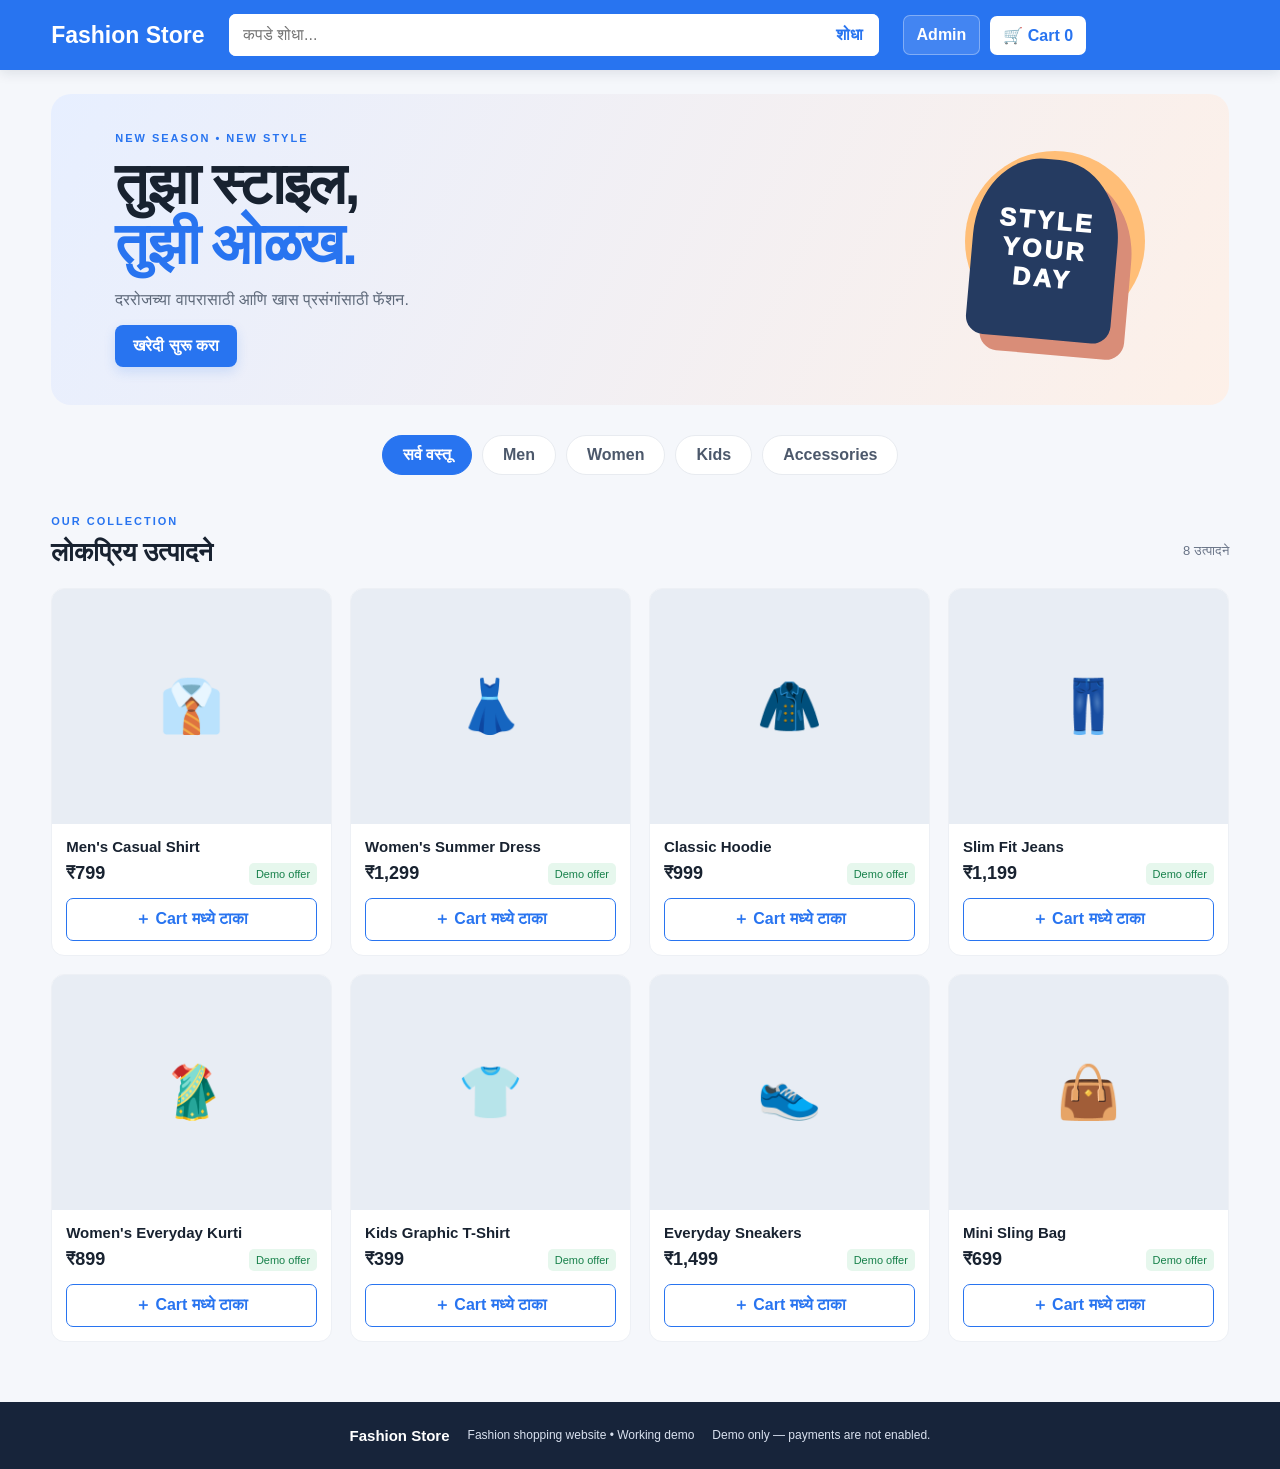
==== index.html @ 711d4375 "Add files via upload" ====
<!doctype html>
<html lang="mr">
<head>
  <meta charset="utf-8">
  <meta name="viewport" content="width=device-width, initial-scale=1">
  <title>Fashion Store | Demo</title>
  <link rel="stylesheet" href="style.css">
</head>
<body>
  <header class="topbar">
    <a class="brand" href="#" id="brandName">Fashion Store</a>
    <div class="search-wrap"><input id="searchInput" type="search" placeholder="कपडे शोधा..."><button id="searchBtn">शोधा</button></div>
    <div class="header-actions">
      <button class="ghost" id="adminToggle">Admin</button>
      <button class="cart-button" id="cartToggle">🛒 Cart <span id="cartCount">0</span></button>
    </div>
  </header>

  <section class="hero">
    <div>
      <p class="eyebrow">NEW SEASON • NEW STYLE</p>
      <h1>तुझा स्टाइल,<br><span>तुझी ओळख.</span></h1>
      <p>दररोजच्या वापरासाठी आणि खास प्रसंगांसाठी फॅशन.</p>
      <button class="primary" id="shopNow">खरेदी सुरू करा</button>
    </div>
    <div class="hero-art" aria-label="Fashion illustration">
      <div class="sun"></div><div class="fashion-shape">STYLE<br>YOUR<br>DAY</div>
    </div>
  </section>

  <nav class="categories" id="categories">
    <button class="category active" data-category="All">सर्व वस्तू</button>
    <button class="category" data-category="Men">Men</button>
    <button class="category" data-category="Women">Women</button>
    <button class="category" data-category="Kids">Kids</button>
    <button class="category" data-category="Accessories">Accessories</button>
  </nav>

  <main>
    <div class="section-heading"><div><p class="eyebrow">OUR COLLECTION</p><h2>लोकप्रिय उत्पादने</h2></div><span id="productCount"></span></div>
    <section id="productGrid" class="product-grid"></section>
    <section id="cartPanel" class="panel hidden">
      <div class="panel-heading"><h2>तुझी Cart</h2><button class="text-button" id="closeCart">✕ बंद करा</button></div>
      <div id="cartItems"></div>
      <div class="cart-total"><span>एकूण</span><strong id="cartTotal">₹0</strong></div>
      <button class="primary full" id="goCheckout">Checkout करा</button>
    </section>

    <section id="checkoutPanel" class="panel hidden">
      <div class="panel-heading"><h2>Checkout</h2><button class="text-button" id="closeCheckout">✕ बंद करा</button></div>
      <p class="notice">हा फक्त Demo आहे. खरे पेमेंट घेतले जात नाही.</p>
      <form id="checkoutForm" class="checkout-form">
        <label>पूर्ण नाव<input name="name" required placeholder="तुझे नाव"></label>
        <label>मोबाईल नंबर<input name="phone" required inputmode="numeric" pattern="[0-9]{10}" placeholder="10 अंकी नंबर"></label>
        <label>डिलिव्हरीचा पत्ता<textarea name="address" required rows="3" placeholder="पूर्ण पत्ता"></textarea></label>
        <button class="primary full" type="submit">Demo Order Place करा</button>
      </form>
    </section>

    <section id="successPanel" class="panel hidden success">
      <div class="success-icon">✓</div><h2>ऑर्डर तयार झाली!</h2>
      <p id="orderMessage">ही Demo order आहे.</p>
      <button class="primary" id="continueShopping">खरेदी सुरू ठेवा</button>
    </section>

    <section id="adminPanel" class="panel hidden">
      <div class="panel-heading"><h2>Admin Panel</h2><button class="text-button" id="closeAdmin">✕ बंद करा</button></div>
      <p class="notice">हा Demo डेटा या ब्राउझरमध्ये सेव्ह होतो. खऱ्या ग्राहकांसाठी ऑनलाइन database/backend आवश्यक आहे.</p>
      <div class="admin-grid">
        <form id="productForm" class="checkout-form">
          <h3 id="productFormTitle">नवीन Product जोडा</h3>
          <input type="hidden" name="id">
          <label>Product Name<input name="name" required placeholder="उदा. Casual Shirt"></label>
          <label>Category<select name="category"><option>Men</option><option>Women</option><option>Kids</option><option>Accessories</option></select></label>
          <label>किंमत (₹)<input name="price" type="number" min="1" required placeholder="799"></label>
          <label>फोटो URL (ऐच्छिक)<input name="image" type="url" placeholder="https://..."></label>
          <label>किंवा फोटो निवडा<input name="imageFile" type="file" accept="image/*"></label>
          <div class="form-actions"><button class="primary" type="submit">Save Product</button><button class="secondary" type="button" id="cancelEdit">Clear</button></div>
        </form>
        <div>
          <h3>Website Settings</h3>
          <form id="settingsForm" class="checkout-form">
            <label>Website Name<input name="storeName" required placeholder="Fashion Store"></label>
            <label>Accent Colour<input name="accent" type="color" value="#2874f0"></label>
            <button class="primary" type="submit">Settings Save करा</button>
          </form>
          <h3 class="admin-list-title">Products व्यवस्थापन</h3>
          <div id="adminProductList"></div>
        </div>
      </div>
      <div class="orders-area"><h3>Demo Orders</h3><div id="ordersList"></div></div>
    </section>
  </main>

  <footer><strong id="footerBrand">Fashion Store</strong><span>Fashion shopping website • Working demo</span><span>Demo only — payments are not enabled.</span></footer>
  <div id="toast" class="toast" role="status"></div>
  <script src="script.js"></script>
</body>
</html>
---- style.css ----
*{box-sizing:border-box} :root{--accent:#2874f0;--ink:#182230;--muted:#687386;--line:#e8ebf0;--bg:#f5f7fb}body{margin:0;font-family:Inter,Arial,sans-serif;background:var(--bg);color:var(--ink)}button,input,textarea,select{font:inherit}button{cursor:pointer;border:0}.topbar{background:var(--accent);color:#fff;display:flex;align-items:center;gap:24px;padding:14px max(4vw,18px);position:sticky;top:0;z-index:5;box-shadow:0 3px 12px #15233a1c}.brand{font-weight:900;font-size:23px;color:#fff;text-decoration:none;white-space:nowrap}.search-wrap{display:flex;max-width:650px;flex:1;background:#fff;border-radius:7px;overflow:hidden}.search-wrap input{border:0;outline:0;padding:12px 14px;flex:1;min-width:60px}.search-wrap button{background:#fff;color:var(--accent);font-weight:800;padding:0 16px}.header-actions{display:flex;gap:10px;align-items:center}.ghost,.cart-button{padding:10px 13px;border-radius:7px;font-weight:800}.ghost{background:#ffffff20;color:#fff;border:1px solid #ffffff55}.cart-button{background:#fff;color:var(--accent);white-space:nowrap}.hero{background:linear-gradient(115deg,#e7efff,#fdf0e8);margin:24px auto 18px;width:min(1200px,92%);min-height:285px;border-radius:20px;padding:38px 5%;display:flex;justify-content:space-between;align-items:center;overflow:hidden}.eyebrow{font-size:11px;letter-spacing:2px;font-weight:900;color:var(--accent);margin:0 0 10px}.hero h1{font-size:clamp(35px,5vw,58px);line-height:1.04;margin:0 0 12px;letter-spacing:-1.7px}.hero h1 span{color:var(--accent)}.hero p:not(.eyebrow){color:#5d6879}.primary{background:var(--accent);color:white;padding:12px 18px;border-radius:8px;font-weight:800;box-shadow:0 5px 12px #2874f02b}.secondary{background:#e9edf5;color:var(--ink);padding:12px 18px;border-radius:8px;font-weight:700}.hero-art{width:240px;height:220px;position:relative;display:grid;place-items:center;flex-shrink:0}.sun{position:absolute;width:180px;height:180px;border-radius:50%;background:#ffbe77;right:20px;top:12px}.fashion-shape{z-index:1;background:#253b61;color:#fff;border-radius:45% 45% 18px 18px;width:145px;height:180px;display:grid;place-items:center;text-align:center;font-weight:1000;font-size:25px;letter-spacing:3px;transform:rotate(5deg);box-shadow:15px 15px 0 #d98d78}.categories{display:flex;gap:10px;overflow:auto;padding:12px max(4vw,18px);justify-content:center}.category{background:#fff;border:1px solid var(--line);padding:10px 20px;border-radius:24px;color:#4c586b;font-weight:750;white-space:nowrap}.category.active{background:var(--accent);color:white;border-color:var(--accent)}main{width:min(1200px,92%);margin:28px auto 60px}.section-heading,.panel-heading{display:flex;justify-content:space-between;align-items:center;gap:12px}.section-heading h2,.panel h2{margin:0 0 20px;font-size:26px}.section-heading span{color:var(--muted);font-size:13px}.product-grid{display:grid;grid-template-columns:repeat(4,minmax(0,1fr));gap:18px}.product-card{background:white;border:1px solid #edf0f5;border-radius:13px;overflow:hidden;transition:transform .18s,box-shadow .18s}.product-card:hover{transform:translateY(-3px);box-shadow:0 10px 25px #192c4810}.product-image{height:235px;background:#e8edf4;display:grid;place-items:center;overflow:hidden}.product-image img{width:100%;height:100%;object-fit:cover}.image-placeholder{font-size:52px}.product-info{padding:14px}.product-info h3{font-size:15px;margin:0 0 8px}.product-meta{display:flex;justify-content:space-between;align-items:center;margin:0 0 13px;gap:8px}.price{font-size:18px;font-weight:900}.tag{font-size:11px;color:#16804a;background:#e6f7ed;border-radius:5px;padding:5px 7px}.add-button{width:100%;padding:10px;border-radius:7px;background:#fff;border:1px solid var(--accent);color:var(--accent);font-weight:800}.add-button:hover{background:var(--accent);color:white}.panel{background:#fff;border:1px solid var(--line);border-radius:15px;padding:24px;margin:25px 0;box-shadow:0 8px 30px #14223a08}.hidden{display:none!important}.text-button{background:transparent;color:var(--muted);font-weight:700}.cart-row{display:flex;align-items:center;gap:14px;padding:13px 0;border-bottom:1px solid var(--line)}.cart-row img,.mini-image{width:65px;height:75px;object-fit:cover;border-radius:8px;background:#edf0f5}.cart-row-info{flex:1}.cart-row-info strong{display:block;margin-bottom:5px}.muted{color:var(--muted);font-size:13px}.qty-controls{display:flex;align-items:center;gap:10px}.qty-controls button,.remove-button{background:#edf2fa;border-radius:6px;padding:6px 10px}.remove-button{color:#b3261e}.cart-total{display:flex;justify-content:space-between;font-size:19px;padding:18px 0}.full{width:100%}.checkout-form{display:grid;gap:13px}.checkout-form label{display:grid;gap:7px;font-size:13px;font-weight:800;color:#4c586b}.checkout-form input,.checkout-form textarea,.checkout-form select{width:100%;border:1px solid #dce2ec;border-radius:7px;padding:11px;background:#fff;color:var(--ink);outline-color:var(--accent)}.notice{background:#fff5db;color:#785819;padding:11px 13px;border-radius:8px;font-size:13px}.success{text-align:center;padding:35px}.success-icon{margin:auto auto 14px;width:58px;height:58px;border-radius:50%;display:grid;place-items:center;background:#e2f8eb;color:#16804a;font-size:30px;font-weight:900}.admin-grid{display:grid;grid-template-columns:1fr 1fr;gap:30px}.admin-grid h3,.orders-area h3{margin:12px 0}.form-actions{display:flex;gap:10px}.admin-product{display:flex;align-items:center;gap:10px;border-bottom:1px solid var(--line);padding:10px 0}.admin-product .product-desc{flex:1;min-width:0}.admin-product strong{display:block;overflow-wrap:anywhere}.small-button{padding:7px 9px;border-radius:6px;background:#edf2fa;margin-left:4px}.admin-list-title{margin-top:28px!important}.orders-area{border-top:1px solid var(--line);margin-top:25px;padding-top:12px}.order-card{padding:12px;background:#f7f9fc;border-radius:8px;margin:8px 0;font-size:13px}.toast{position:fixed;bottom:20px;left:50%;transform:translateX(-50%);background:#182230;color:white;padding:12px 18px;border-radius:9px;box-shadow:0 8px 24px #0002;opacity:0;pointer-events:none;transition:opacity .2s;z-index:10}.toast.show{opacity:1}footer{display:flex;justify-content:center;align-items:center;gap:18px;flex-wrap:wrap;padding:25px;background:#17243a;color:#d9e1ef;font-size:12px}footer strong{color:white;font-size:15px}@media(max-width:850px){.topbar{gap:12px;flex-wrap:wrap}.brand{font-size:20px}.search-wrap{order:3;flex-basis:100%;max-width:none}.header-actions{margin-left:auto}.hero{padding:28px}.hero-art{width:180px;transform:scale(.85)}.product-grid{grid-template-columns:repeat(2,minmax(0,1fr))}.product-image{height:220px}.admin-grid{grid-template-columns:1fr}}@media(max-width:520px){.hero{min-height:235px;padding:23px 20px}.hero-art{width:100px;margin-right:-35px;transform:scale(.7)}.hero h1{font-size:36px}.hero p:not(.eyebrow){font-size:13px;max-width:220px}.categories{justify-content:flex-start}.product-grid{gap:10px}.product-image{height:175px}.product-info{padding:10px}.product-info h3{font-size:13px}.price{font-size:16px}.product-meta{align-items:flex-start;flex-direction:column;gap:5px}.panel{padding:16px}.cart-row{align-items:flex-start;flex-wrap:wrap}.cart-row-info{min-width:55%}.qty-controls{margin-left:78px}}
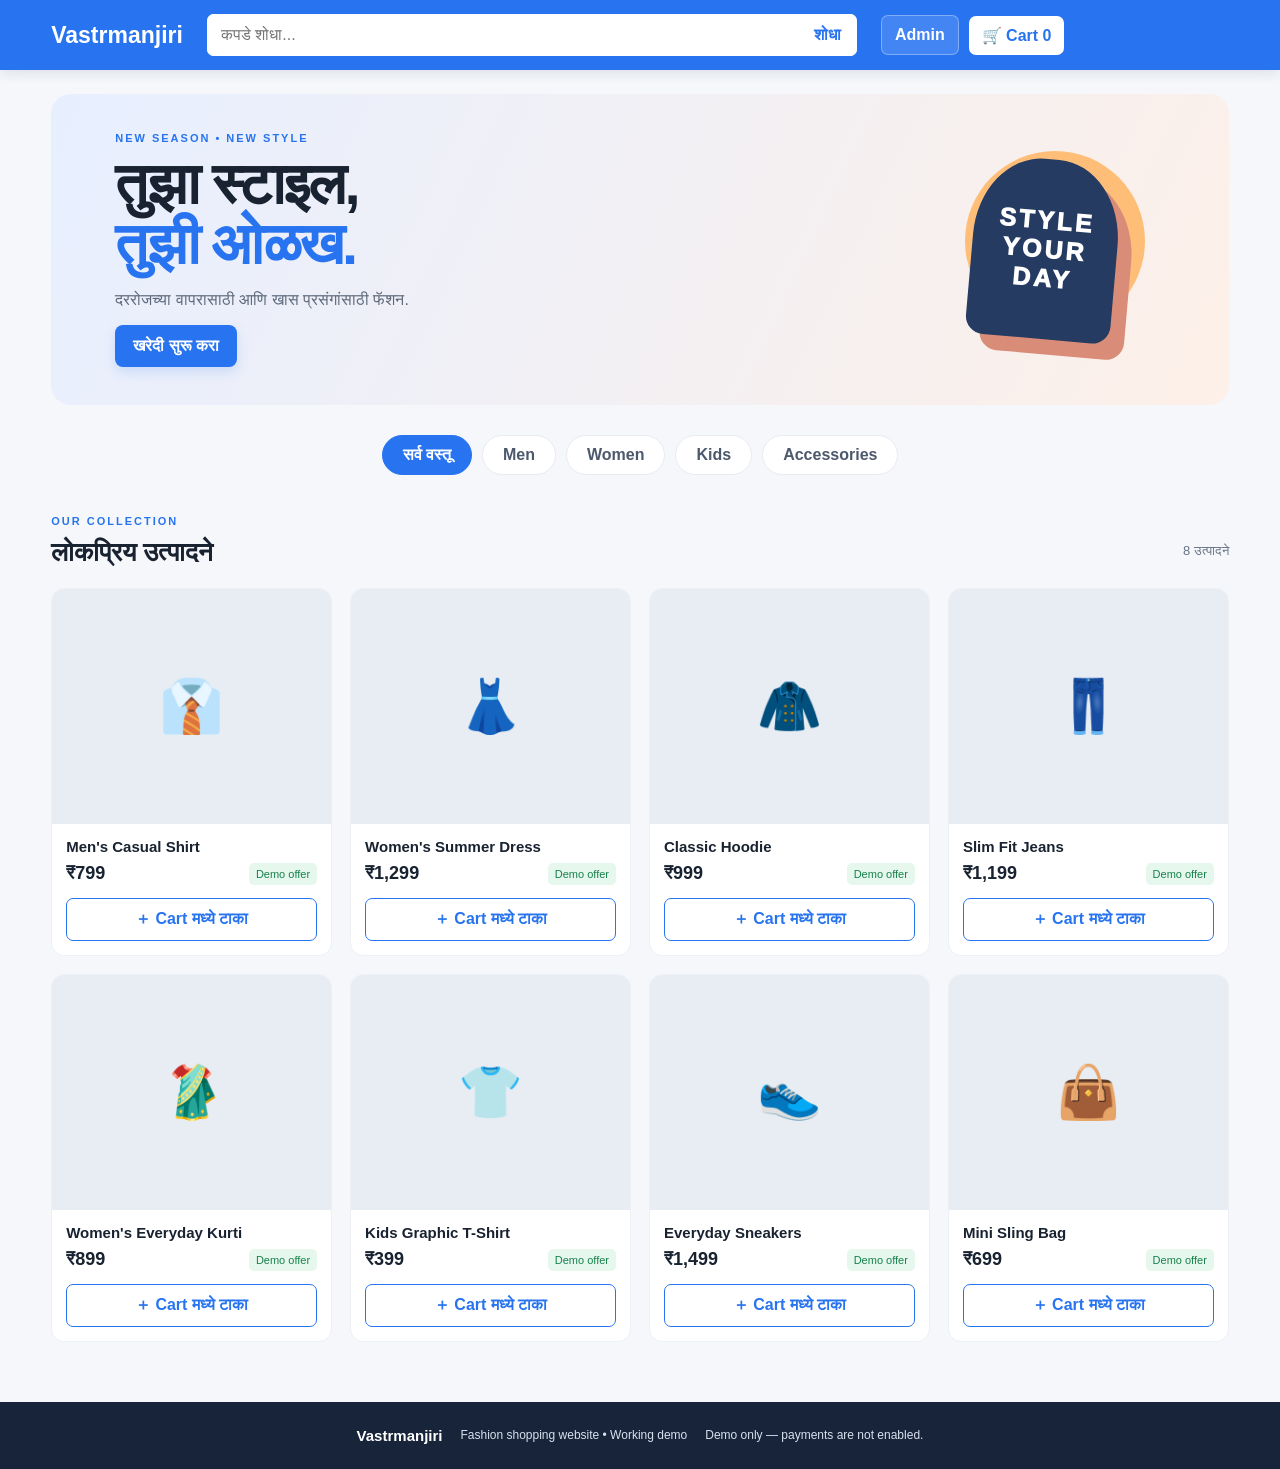
==== commit 494a460e: "Update index.html" ====
--- a/index.html
+++ b/index.html
@@ -2,13 +2,13 @@
 <html lang="mr">
 <head>
   <meta charset="utf-8">
-  <meta name="viewport" content="width=device-width, initial-scale=1">
-  <title>Fashion Store | Demo</title>
+  <meta name="description" content="Explore the latest sarees, traditional outfits and designer wear at Vastramanjiri. Discover our latest fashion collection.">
+  <title>Vastramanjiri – Traditional & Designer Wear</title>
   <link rel="stylesheet" href="style.css">
 </head>
 <body>
   <header class="topbar">
-    <a class="brand" href="#" id="brandName">Fashion Store</a>
+    <a class="brand" href="#" id="brandName">Vastrmanjiri</a>
     <div class="search-wrap"><input id="searchInput" type="search" placeholder="कपडे शोधा..."><button id="searchBtn">शोधा</button></div>
     <div class="header-actions">
       <button class="ghost" id="adminToggle">Admin</button>
@@ -80,7 +80,7 @@
         <div>
           <h3>Website Settings</h3>
           <form id="settingsForm" class="checkout-form">
-            <label>Website Name<input name="storeName" required placeholder="Fashion Store"></label>
+            <label>Website Name<input name="storeName" required placeholder="Vastrmanjiri"></label>
             <label>Accent Colour<input name="accent" type="color" value="#2874f0"></label>
             <button class="primary" type="submit">Settings Save करा</button>
           </form>
@@ -92,7 +92,7 @@
     </section>
   </main>
 
-  <footer><strong id="footerBrand">Fashion Store</strong><span>Fashion shopping website • Working demo</span><span>Demo only — payments are not enabled.</span></footer>
+  <footer><strong id="footerBrand">Vastrmanjiri</strong><span>Fashion shopping website • Working demo</span><span>Demo only — payments are not enabled.</span></footer>
   <div id="toast" class="toast" role="status"></div>
   <script src="script.js"></script>
 </body>
